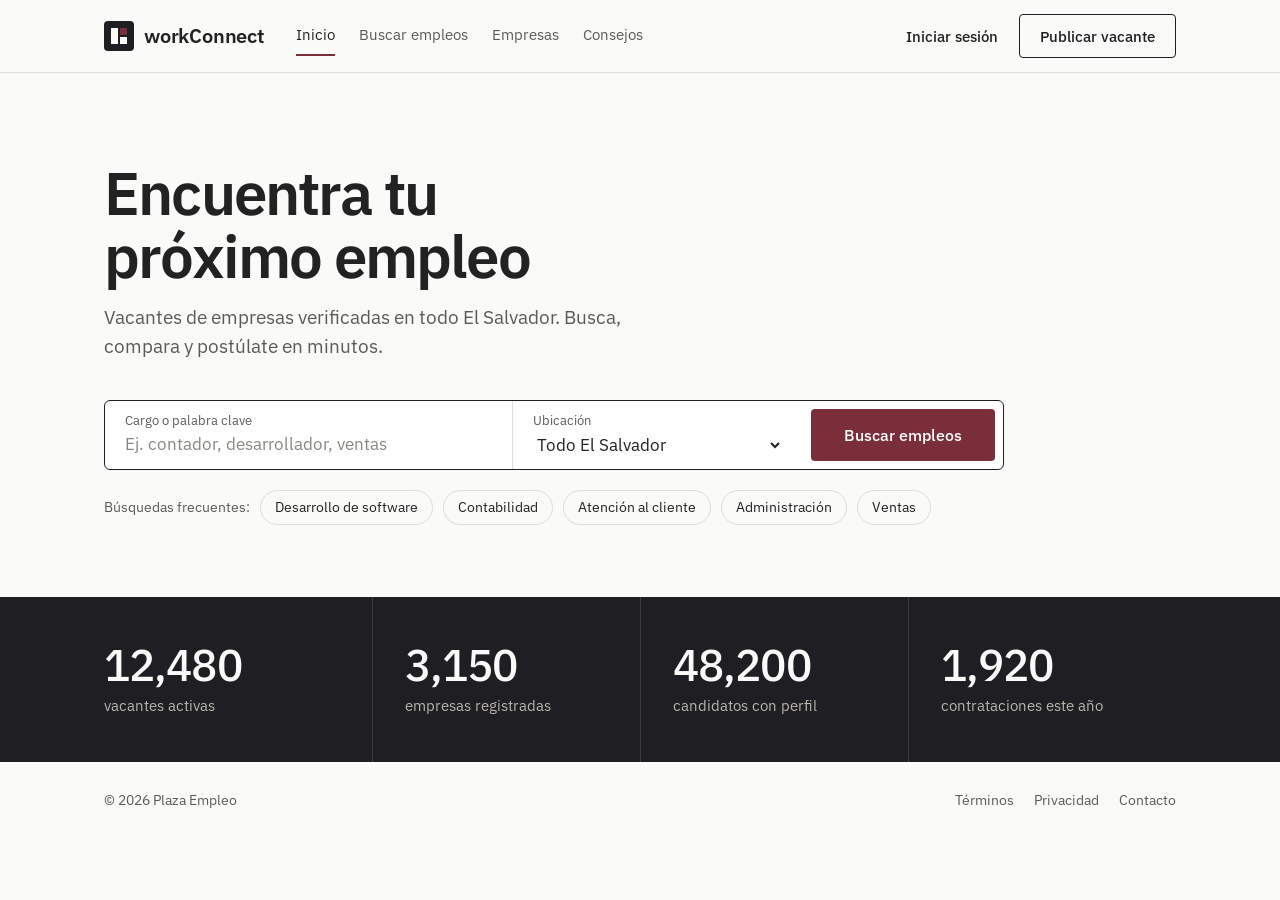
==== index.html @ 3faaebb6 "Rename P01-inicio.html to index.html" ====
<!doctype html>
<html lang="es">
<head>
<meta charset="utf-8">
<meta name="viewport" content="width=device-width, initial-scale=1">
<title>Plaza Empleo | Inicio</title>
<link rel="preconnect" href="https://fonts.googleapis.com">
<link rel="preconnect" href="https://fonts.gstatic.com" crossorigin>
<link href="https://fonts.googleapis.com/css2?family=IBM+Plex+Sans:wght@400;500;600&display=swap" rel="stylesheet">
<style>
:root{
  --carbon:#1F1F23;
  --vino:#7A2E3A;
  --vino-hover:#63232E;
  --fondo:#FAFAF8;
  --superficie:#F2F0EE;
  --borde:#E1DDD8;
  --texto:#222222;
  --texto-suave:#5C5A57;
  --sobre-carbon:#B9B5AE;
}
*{box-sizing:border-box}
html{scroll-behavior:smooth}
body{
  margin:0;
  font-family:"IBM Plex Sans",system-ui,-apple-system,"Segoe UI",sans-serif;
  background:var(--fondo);
  color:var(--texto);
  line-height:1.5;
}
a{color:inherit;text-decoration:none}
:focus-visible{outline:3px solid var(--vino);outline-offset:2px}
.wrap{max-width:1120px;margin:0 auto;padding:0 24px}

/* Encabezado */
header{border-bottom:1px solid var(--borde)}
.bar{display:flex;align-items:center;gap:32px;min-height:72px;flex-wrap:wrap}
.logo{display:flex;align-items:center;gap:10px;font-weight:600;font-size:20px;letter-spacing:-.01em}
nav{display:flex;gap:24px;flex:1}
nav a{padding:8px 0;color:var(--texto-suave);font-size:15px;border-bottom:2px solid transparent}
nav a:hover{color:var(--texto);border-bottom-color:var(--vino)}
nav a[aria-current="page"]{color:var(--texto);border-bottom-color:var(--vino)}
.acciones{display:flex;align-items:center;gap:12px}
.btn{
  display:inline-flex;align-items:center;justify-content:center;
  min-height:44px;padding:0 20px;border-radius:4px;
  font:500 15px/1 "IBM Plex Sans",sans-serif;cursor:pointer;border:1px solid transparent;
}
.btn-vino{background:var(--vino);color:#fff}
.btn-vino:hover{background:var(--vino-hover)}
.btn-borde{border-color:var(--carbon);color:var(--carbon);background:transparent}
.btn-borde:hover{background:var(--carbon);color:#fff}
.btn-link{color:var(--texto);padding:0 8px}
.btn-link:hover{color:var(--vino)}

/* Hero */
.hero{padding:88px 0 72px}
h1{
  margin:0 0 16px;max-width:15ch;
  font-size:clamp(36px,5.4vw,60px);line-height:1.05;font-weight:600;letter-spacing:-.03em;
}
.hero p.sub{margin:0 0 40px;max-width:52ch;font-size:19px;color:var(--texto-suave)}

.buscador{
  display:grid;grid-template-columns:1.4fr 1fr auto;
  background:#fff;border:1px solid var(--carbon);border-radius:6px;
  max-width:900px;
}
.campo{display:flex;flex-direction:column;justify-content:center;padding:10px 20px;min-width:0}
.campo + .campo{border-left:1px solid var(--borde)}
.campo label{font-size:13px;color:var(--texto-suave)}
.campo input,.campo select{
  border:0;background:transparent;padding:2px 0;
  font:400 17px/1.4 "IBM Plex Sans",sans-serif;color:var(--texto);width:100%;
}
.campo input::placeholder{color:#8A8782}
.campo input:focus-visible,.campo select:focus-visible{outline:none}
.campo:focus-within{box-shadow:inset 0 -3px 0 var(--vino)}
.buscador .btn{margin:8px;min-height:52px;padding:0 32px;font-size:16px}

.frecuentes{margin:20px 0 0;display:flex;flex-wrap:wrap;gap:8px 10px;align-items:center;font-size:14px;color:var(--texto-suave)}
.frecuentes a{padding:6px 14px;border:1px solid var(--borde);border-radius:999px;background:var(--fondo);color:var(--texto)}
.frecuentes a:hover{border-color:var(--vino);color:var(--vino)}

/* Métricas */
.metricas{background:var(--carbon);color:var(--fondo)}
.metricas ul{list-style:none;margin:0;padding:0;display:grid;grid-template-columns:repeat(4,1fr)}
.metricas li{padding:44px 24px 44px 0}
.metricas li + li{padding-left:32px;border-left:1px solid #3A3A40}
.metricas strong{display:block;font-size:clamp(30px,3.6vw,44px);font-weight:500;letter-spacing:-.02em;line-height:1.1;font-variant-numeric:tabular-nums}
.metricas span{display:block;margin-top:6px;font-size:15px;color:var(--sobre-carbon)}

footer{padding:28px 0;font-size:14px;color:var(--texto-suave)}
footer .wrap{display:flex;justify-content:space-between;gap:16px;flex-wrap:wrap}
footer nav{flex:none;gap:20px}
footer nav a{font-size:14px;padding:0}

@media (max-width:860px){
  .metricas ul{grid-template-columns:repeat(2,1fr)}
  .metricas li:nth-child(3){padding-left:0;border-left:0}
  .metricas li:nth-child(n+3){border-top:1px solid #3A3A40}
}
@media (max-width:720px){
  .bar{gap:12px 16px;padding:12px 0}
  .acciones{margin-left:auto}
  nav{order:3;flex-basis:100%;overflow-x:auto;gap:20px}
  .hero{padding:48px 0 48px}
  .buscador{grid-template-columns:1fr}
  .campo{padding:12px 16px}
  .campo + .campo{border-left:0;border-top:1px solid var(--borde)}
  .buscador .btn{margin:12px}
  .acciones .btn-borde{display:none}
}
@media (max-width:480px){
  .metricas ul{grid-template-columns:1fr}
  .metricas li,.metricas li + li{padding:28px 0;border-left:0}
  .metricas li + li{border-top:1px solid #3A3A40}
}
</style>
</head>
<body>

<header>
  <div class="wrap bar">
    <a class="logo" href="#" aria-label="Plaza Empleo, ir al inicio">
      <svg width="30" height="30" viewBox="0 0 30 30" aria-hidden="true">
        <rect width="30" height="30" rx="4" fill="#1F1F23"/>
        <rect x="7" y="7" width="7" height="16" fill="#FAFAF8"/>
        <rect x="16" y="7" width="7" height="7" fill="#7A2E3A"/>
        <rect x="16" y="16" width="7" height="7" fill="#FAFAF8"/>
      </svg>
      workConnect
    </a>
    <nav aria-label="Principal">
      <a href="#" aria-current="page">Inicio</a>
      <a href="#">Buscar empleos</a>
      <a href="#">Empresas</a>
      <a href="#">Consejos</a>
    </nav>
    <div class="acciones">
      <a class="btn btn-link" href="#">Iniciar sesión</a>
      <a class="btn btn-borde" href="#">Publicar vacante</a>
    </div>
  </div>
</header>

<main>
  <section class="hero">
    <div class="wrap">
      <h1>Encuentra tu próximo empleo</h1>
      <p class="sub">Vacantes de empresas verificadas en todo El Salvador. Busca, compara y postúlate en minutos.</p>

      <form class="buscador" role="search" action="#" onsubmit="return false">
        <div class="campo">
          <label for="q">Cargo o palabra clave</label>
          <input id="q" name="q" type="search" placeholder="Ej. contador, desarrollador, ventas" autocomplete="off">
        </div>
        <div class="campo">
          <label for="lugar">Ubicación</label>
          <select id="lugar" name="lugar">
            <option>Todo El Salvador</option>
            <option>San Salvador</option>
            <option>La Libertad</option>
            <option>Santa Ana</option>
            <option>San Miguel</option>
            <option>Sonsonate</option>
            <option>Remoto</option>
          </select>
        </div>
        <button class="btn btn-vino" type="submit">Buscar empleos</button>
      </form>

      <p class="frecuentes">
        <span>Búsquedas frecuentes:</span>
        <a href="#">Desarrollo de software</a>
        <a href="#">Contabilidad</a>
        <a href="#">Atención al cliente</a>
        <a href="#">Administración</a>
        <a href="#">Ventas</a>
      </p>
    </div>
  </section>

  <section class="metricas" aria-label="Cifras del portal">
    <div class="wrap">
      <ul>
        <li><strong>12,480</strong><span>vacantes activas</span></li>
        <li><strong>3,150</strong><span>empresas registradas</span></li>
        <li><strong>48,200</strong><span>candidatos con perfil</span></li>
        <li><strong>1,920</strong><span>contrataciones este año</span></li>
      </ul>
    </div>
  </section>
</main>

<footer>
  <div class="wrap">
    <span>© 2026 Plaza Empleo</span>
    <nav aria-label="Pie de página">
      <a href="#">Términos</a>
      <a href="#">Privacidad</a>
      <a href="#">Contacto</a>
    </nav>
  </div>
</footer>

</body>
</html>
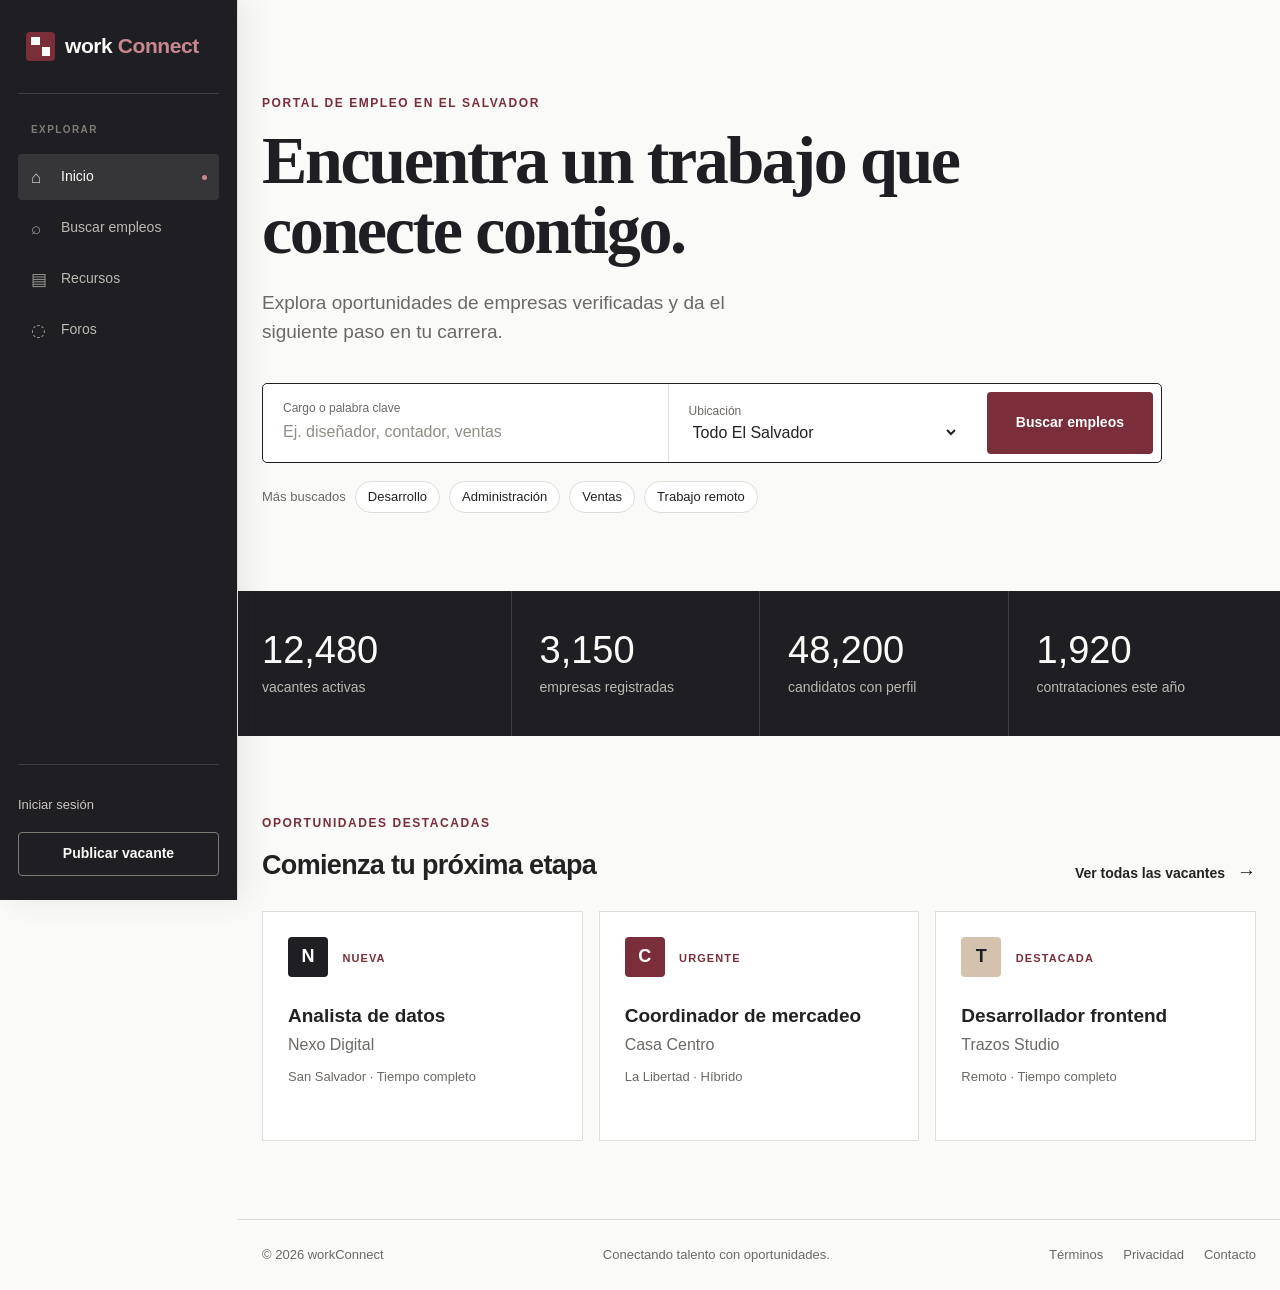
==== commit df2d4c2b: "persona1" ====
--- a/index.html
+++ b/index.html
@@ -1,208 +1,248 @@
 <!doctype html>
 <html lang="es">
-<head>
-<meta charset="utf-8">
-<meta name="viewport" content="width=device-width, initial-scale=1">
-<title>Plaza Empleo | Inicio</title>
-<link rel="preconnect" href="https://fonts.googleapis.com">
-<link rel="preconnect" href="https://fonts.gstatic.com" crossorigin>
-<link href="https://fonts.googleapis.com/css2?family=IBM+Plex+Sans:wght@400;500;600&display=swap" rel="stylesheet">
-<style>
-:root{
-  --carbon:#1F1F23;
-  --vino:#7A2E3A;
-  --vino-hover:#63232E;
-  --fondo:#FAFAF8;
-  --superficie:#F2F0EE;
-  --borde:#E1DDD8;
-  --texto:#222222;
-  --texto-suave:#5C5A57;
-  --sobre-carbon:#B9B5AE;
-}
-*{box-sizing:border-box}
-html{scroll-behavior:smooth}
-body{
-  margin:0;
-  font-family:"IBM Plex Sans",system-ui,-apple-system,"Segoe UI",sans-serif;
-  background:var(--fondo);
-  color:var(--texto);
-  line-height:1.5;
-}
-a{color:inherit;text-decoration:none}
-:focus-visible{outline:3px solid var(--vino);outline-offset:2px}
-.wrap{max-width:1120px;margin:0 auto;padding:0 24px}
-
-/* Encabezado */
-header{border-bottom:1px solid var(--borde)}
-.bar{display:flex;align-items:center;gap:32px;min-height:72px;flex-wrap:wrap}
-.logo{display:flex;align-items:center;gap:10px;font-weight:600;font-size:20px;letter-spacing:-.01em}
-nav{display:flex;gap:24px;flex:1}
-nav a{padding:8px 0;color:var(--texto-suave);font-size:15px;border-bottom:2px solid transparent}
-nav a:hover{color:var(--texto);border-bottom-color:var(--vino)}
-nav a[aria-current="page"]{color:var(--texto);border-bottom-color:var(--vino)}
-.acciones{display:flex;align-items:center;gap:12px}
-.btn{
-  display:inline-flex;align-items:center;justify-content:center;
-  min-height:44px;padding:0 20px;border-radius:4px;
-  font:500 15px/1 "IBM Plex Sans",sans-serif;cursor:pointer;border:1px solid transparent;
-}
-.btn-vino{background:var(--vino);color:#fff}
-.btn-vino:hover{background:var(--vino-hover)}
-.btn-borde{border-color:var(--carbon);color:var(--carbon);background:transparent}
-.btn-borde:hover{background:var(--carbon);color:#fff}
-.btn-link{color:var(--texto);padding:0 8px}
-.btn-link:hover{color:var(--vino)}
-
-/* Hero */
-.hero{padding:88px 0 72px}
-h1{
-  margin:0 0 16px;max-width:15ch;
-  font-size:clamp(36px,5.4vw,60px);line-height:1.05;font-weight:600;letter-spacing:-.03em;
-}
-.hero p.sub{margin:0 0 40px;max-width:52ch;font-size:19px;color:var(--texto-suave)}
-
-.buscador{
-  display:grid;grid-template-columns:1.4fr 1fr auto;
-  background:#fff;border:1px solid var(--carbon);border-radius:6px;
-  max-width:900px;
-}
-.campo{display:flex;flex-direction:column;justify-content:center;padding:10px 20px;min-width:0}
-.campo + .campo{border-left:1px solid var(--borde)}
-.campo label{font-size:13px;color:var(--texto-suave)}
-.campo input,.campo select{
-  border:0;background:transparent;padding:2px 0;
-  font:400 17px/1.4 "IBM Plex Sans",sans-serif;color:var(--texto);width:100%;
-}
-.campo input::placeholder{color:#8A8782}
-.campo input:focus-visible,.campo select:focus-visible{outline:none}
-.campo:focus-within{box-shadow:inset 0 -3px 0 var(--vino)}
-.buscador .btn{margin:8px;min-height:52px;padding:0 32px;font-size:16px}
-
-.frecuentes{margin:20px 0 0;display:flex;flex-wrap:wrap;gap:8px 10px;align-items:center;font-size:14px;color:var(--texto-suave)}
-.frecuentes a{padding:6px 14px;border:1px solid var(--borde);border-radius:999px;background:var(--fondo);color:var(--texto)}
-.frecuentes a:hover{border-color:var(--vino);color:var(--vino)}
-
-/* Métricas */
-.metricas{background:var(--carbon);color:var(--fondo)}
-.metricas ul{list-style:none;margin:0;padding:0;display:grid;grid-template-columns:repeat(4,1fr)}
-.metricas li{padding:44px 24px 44px 0}
-.metricas li + li{padding-left:32px;border-left:1px solid #3A3A40}
-.metricas strong{display:block;font-size:clamp(30px,3.6vw,44px);font-weight:500;letter-spacing:-.02em;line-height:1.1;font-variant-numeric:tabular-nums}
-.metricas span{display:block;margin-top:6px;font-size:15px;color:var(--sobre-carbon)}
-
-footer{padding:28px 0;font-size:14px;color:var(--texto-suave)}
-footer .wrap{display:flex;justify-content:space-between;gap:16px;flex-wrap:wrap}
-footer nav{flex:none;gap:20px}
-footer nav a{font-size:14px;padding:0}
-
-@media (max-width:860px){
-  .metricas ul{grid-template-columns:repeat(2,1fr)}
-  .metricas li:nth-child(3){padding-left:0;border-left:0}
-  .metricas li:nth-child(n+3){border-top:1px solid #3A3A40}
-}
-@media (max-width:720px){
-  .bar{gap:12px 16px;padding:12px 0}
-  .acciones{margin-left:auto}
-  nav{order:3;flex-basis:100%;overflow-x:auto;gap:20px}
-  .hero{padding:48px 0 48px}
-  .buscador{grid-template-columns:1fr}
-  .campo{padding:12px 16px}
-  .campo + .campo{border-left:0;border-top:1px solid var(--borde)}
-  .buscador .btn{margin:12px}
-  .acciones .btn-borde{display:none}
-}
-@media (max-width:480px){
-  .metricas ul{grid-template-columns:1fr}
-  .metricas li,.metricas li + li{padding:28px 0;border-left:0}
-  .metricas li + li{border-top:1px solid #3A3A40}
-}
-</style>
-</head>
-<body>
-
-<header>
-  <div class="wrap bar">
-    <a class="logo" href="#" aria-label="Plaza Empleo, ir al inicio">
-      <svg width="30" height="30" viewBox="0 0 30 30" aria-hidden="true">
-        <rect width="30" height="30" rx="4" fill="#1F1F23"/>
-        <rect x="7" y="7" width="7" height="16" fill="#FAFAF8"/>
-        <rect x="16" y="7" width="7" height="7" fill="#7A2E3A"/>
-        <rect x="16" y="16" width="7" height="7" fill="#FAFAF8"/>
-      </svg>
-      workConnect
-    </a>
-    <nav aria-label="Principal">
-      <a href="#" aria-current="page">Inicio</a>
-      <a href="#">Buscar empleos</a>
-      <a href="#">Empresas</a>
-      <a href="#">Consejos</a>
-    </nav>
-    <div class="acciones">
-      <a class="btn btn-link" href="#">Iniciar sesión</a>
-      <a class="btn btn-borde" href="#">Publicar vacante</a>
-    </div>
-  </div>
-</header>
-
-<main>
-  <section class="hero">
-    <div class="wrap">
-      <h1>Encuentra tu próximo empleo</h1>
-      <p class="sub">Vacantes de empresas verificadas en todo El Salvador. Busca, compara y postúlate en minutos.</p>
-
-      <form class="buscador" role="search" action="#" onsubmit="return false">
-        <div class="campo">
-          <label for="q">Cargo o palabra clave</label>
-          <input id="q" name="q" type="search" placeholder="Ej. contador, desarrollador, ventas" autocomplete="off">
-        </div>
-        <div class="campo">
-          <label for="lugar">Ubicación</label>
-          <select id="lugar" name="lugar">
-            <option>Todo El Salvador</option>
-            <option>San Salvador</option>
-            <option>La Libertad</option>
-            <option>Santa Ana</option>
-            <option>San Miguel</option>
-            <option>Sonsonate</option>
-            <option>Remoto</option>
-          </select>
-        </div>
-        <button class="btn btn-vino" type="submit">Buscar empleos</button>
-      </form>
-
-      <p class="frecuentes">
-        <span>Búsquedas frecuentes:</span>
-        <a href="#">Desarrollo de software</a>
-        <a href="#">Contabilidad</a>
-        <a href="#">Atención al cliente</a>
-        <a href="#">Administración</a>
-        <a href="#">Ventas</a>
-      </p>
-    </div>
-  </section>
-
-  <section class="metricas" aria-label="Cifras del portal">
-    <div class="wrap">
-      <ul>
-        <li><strong>12,480</strong><span>vacantes activas</span></li>
-        <li><strong>3,150</strong><span>empresas registradas</span></li>
-        <li><strong>48,200</strong><span>candidatos con perfil</span></li>
-        <li><strong>1,920</strong><span>contrataciones este año</span></li>
-      </ul>
-    </div>
-  </section>
-</main>
-
-<footer>
-  <div class="wrap">
-    <span>© 2026 Plaza Empleo</span>
-    <nav aria-label="Pie de página">
-      <a href="#">Términos</a>
-      <a href="#">Privacidad</a>
-      <a href="#">Contacto</a>
-    </nav>
-  </div>
-</footer>
-
-</body>
+  <head>
+    <meta charset="utf-8">
+    <meta name="viewport" content="width=device-width, initial-scale=1">
+    <title>
+      P01. Inicio | workConnect
+    </title>
+    <link rel="stylesheet" href="styles.css">
+  </head>
+  <body>
+    <header class="site-header">
+      <div class="wrap header-inner">
+        <a class="logo" href="index.html" aria-label="workConnect, ir al inicio">
+          <span class="logo-mark" aria-hidden="true">
+            <i>
+            </i>
+            <i>
+            </i>
+            <i>
+            </i>
+          </span>
+          <span>
+            work
+            <span>
+              Connect
+            </span>
+          </span>
+        </a>
+        <nav class="main-nav" aria-label="Navegación principal">
+          <a class="active" href="index.html">
+            Inicio
+          </a>
+          <a href="resultados.html">
+            Buscar empleos
+          </a>
+          <a href="recursos.html">
+            Recursos
+          </a>
+          <a href="foros.html">
+            Foros
+          </a>
+        </nav>
+        <div class="header-actions">
+          <a class="text-button" href="#">
+            Iniciar sesión
+          </a>
+          <a class="button button-outline" href="#">
+            Publicar vacante
+          </a>
+        </div>
+      </div>
+    </header>
+    <main>
+      <section class="hero home-hero">
+        <div class="wrap hero-content">
+          <p class="eyebrow">
+            PORTAL DE EMPLEO EN EL SALVADOR
+          </p>
+          <h1>
+            Encuentra un trabajo que conecte contigo.
+          </h1>
+          <p class="lead">
+            Explora oportunidades de empresas verificadas y da el siguiente paso en tu carrera.
+          </p>
+          <form class="search-box" action="resultados.html">
+            <label class="search-field">
+              <span>
+                Cargo o palabra clave
+              </span>
+              <input type="search" name="q" placeholder="Ej. diseñador, contador, ventas">
+            </label>
+            <label class="search-field">
+              <span>
+                Ubicación
+              </span>
+              <select name="location">
+                <option>
+                  Todo El Salvador
+                </option>
+                <option>
+                  San Salvador
+                </option>
+                <option>
+                  La Libertad
+                </option>
+                <option>
+                  Santa Ana
+                </option>
+                <option>
+                  Remoto
+                </option>
+              </select>
+            </label>
+            <button class="button button-primary" type="submit">
+              Buscar empleos
+            </button>
+          </form>
+          <div class="popular-searches">
+            <span>
+              Más buscados
+            </span>
+            <a href="resultados.html?q=Desarrollo">
+              Desarrollo
+            </a>
+            <a href="resultados.html?q=Administración">
+              Administración
+            </a>
+            <a href="resultados.html?q=Ventas">
+              Ventas
+            </a>
+            <a href="resultados.html?q=Remoto">
+              Trabajo remoto
+            </a>
+          </div>
+        </div>
+      </section>
+      <section class="metrics" aria-label="Métricas del portal">
+        <div class="wrap metrics-grid">
+          <div>
+            <strong>
+              12,480
+            </strong>
+            <span>
+              vacantes activas
+            </span>
+          </div>
+          <div>
+            <strong>
+              3,150
+            </strong>
+            <span>
+              empresas registradas
+            </span>
+          </div>
+          <div>
+            <strong>
+              48,200
+            </strong>
+            <span>
+              candidatos con perfil
+            </span>
+          </div>
+          <div>
+            <strong>
+              1,920
+            </strong>
+            <span>
+              contrataciones este año
+            </span>
+          </div>
+        </div>
+      </section>
+      <section class="section wrap">
+        <div class="section-heading">
+          <div>
+            <p class="eyebrow">
+              OPORTUNIDADES DESTACADAS
+            </p>
+            <h2>
+              Comienza tu próxima etapa
+            </h2>
+          </div>
+          <a class="arrow-link" href="resultados.html">
+            Ver todas las vacantes
+            <span>
+              →
+            </span>
+          </a>
+        </div>
+        <div class="job-grid">
+          <a class="job-card" href="empleo.html">
+            <span class="company-badge">
+              N
+            </span>
+            <span class="tag">
+              NUEVA
+            </span>
+            <h3>
+              Analista de datos
+            </h3>
+            <p class="company">
+              Nexo Digital
+            </p>
+            <p class="job-meta">
+              San Salvador · Tiempo completo
+            </p>
+          </a>
+          <a class="job-card" href="empleo.html">
+            <span class="company-badge wine">
+              C
+            </span>
+            <span class="tag">
+              URGENTE
+            </span>
+            <h3>
+              Coordinador de mercadeo
+            </h3>
+            <p class="company">
+              Casa Centro
+            </p>
+            <p class="job-meta">
+              La Libertad · Híbrido
+            </p>
+          </a>
+          <a class="job-card" href="empleo.html">
+            <span class="company-badge sand">
+              T
+            </span>
+            <span class="tag">
+              DESTACADA
+            </span>
+            <h3>
+              Desarrollador frontend
+            </h3>
+            <p class="company">
+              Trazos Studio
+            </p>
+            <p class="job-meta">
+              Remoto · Tiempo completo
+            </p>
+          </a>
+        </div>
+      </section>
+    </main>
+    <footer class="site-footer">
+      <div class="wrap footer-inner">
+        <span>
+          © 2026 workConnect
+        </span>
+        <span>
+          Conectando talento con oportunidades.
+        </span>
+        <nav>
+          <a href="#">
+            Términos
+          </a>
+          <a href="#">
+            Privacidad
+          </a>
+          <a href="#">
+            Contacto
+          </a>
+        </nav>
+      </div>
+    </footer>
+  </body>
 </html>
--- a/styles.css
+++ b/styles.css
@@ -0,0 +1,1222 @@
+:root {
+  --carbon:#1F1F23;
+  --vino:#7A2E3A;
+  --vino-dark:#63232E;
+  --fondo:#FAFAF8;
+  --superficie:#F2F0EE;
+  --borde:#E1DDD8;
+  --texto:#222222;
+  --muted:#6C6965;
+  --white:#fff;
+  --sand:#D4C2AE;
+  --serif:Georgia,"Times New Roman",serif
+}
+* {
+  box-sizing:border-box
+}
+html {
+  scroll-behavior:smooth
+}
+body {
+  margin:0;
+  background:var(--fondo);
+  color:var(--texto);
+  font:400 16px/1.55 "IBM Plex Sans","Segoe UI",sans-serif
+}
+a {
+  color:inherit;
+  text-decoration:none
+}
+button,input,select {
+  font:inherit
+}
+button,a,input,select {
+  outline-color:var(--vino)
+}
+.wrap {
+  width:min(1120px,calc(100% - 48px));
+  margin:0 auto
+}
+.site-header {
+  position:sticky;
+  top:0;
+  z-index:20;
+  border-bottom:1px solid var(--borde);
+  background:rgba(250,250,248,.98);
+  box-shadow:0 2px 12px rgba(31,31,35,.04)
+}
+.header-inner {
+  min-height:76px;
+  display:flex;
+  align-items:center;
+  gap:18px
+}
+.logo {
+  display:flex;
+  align-items:center;
+  gap:10px;
+  font-size:20px;
+  font-weight:600;
+  letter-spacing:-.02em;
+  white-space:nowrap
+}
+.logo>span:last-child span {
+  color:var(--vino)
+}
+.logo-mark {
+  width:29px;
+  height:29px;
+  display:grid;
+  grid-template-columns:1fr 1fr;
+  grid-template-rows:1fr 1fr;
+  gap:2px;
+  padding:5px;
+  background:var(--carbon);
+  border-radius:4px
+}
+.logo-mark i {
+  display:block;
+  background:var(--fondo)
+}
+.logo-mark i:nth-child(2) {
+  background:var(--vino)
+}
+.logo-mark i:nth-child(3) {
+  grid-column:2
+}
+.main-nav {
+  display:flex;
+  align-items:center;
+  gap:14px;
+  flex:1
+}
+.main-nav a {
+  padding:27px 0 24px;
+  color:var(--muted);
+  font-size:13px;
+  border-bottom:2px solid transparent
+}
+.main-nav a:hover,.main-nav a.active {
+  color:var(--texto);
+  border-color:var(--vino)
+}
+.nav-menu {
+  position:relative;
+  height:76px;
+  display:flex;
+  align-items:center
+}
+.nav-menu summary {
+  padding:27px 0 24px;
+  color:var(--muted);
+  font-size:13px;
+  cursor:pointer;
+  list-style:none;
+  white-space:nowrap
+}
+.nav-menu summary::-webkit-details-marker {
+  display:none
+}
+.nav-menu summary::after {
+  content:"⌄";
+  display:inline-block;
+  margin-left:5px;
+  color:var(--vino);
+  font-size:14px;
+  transform:translateY(-1px)
+}
+.nav-menu[open] summary,.nav-menu summary:hover {
+  color:var(--texto)
+}
+.nav-dropdown {
+  position:absolute;
+  z-index:10;
+  top:62px;
+  right:0;
+  display:none;
+  min-width:220px;
+  padding:8px;
+  background:var(--white);
+  border:1px solid var(--borde);
+  border-radius:4px;
+  box-shadow:0 12px 28px rgba(31,31,35,.12)
+}
+.nav-menu[open] .nav-dropdown {
+  display:grid
+}
+.nav-dropdown a {
+  padding:10px 12px;
+  border:0;
+  color:var(--muted);
+  font-size:14px;
+  white-space:nowrap
+}
+.nav-dropdown a:hover {
+  background:var(--superficie);
+  color:var(--vino);
+  border:0
+}
+.header-actions {
+  display:flex;
+  align-items:center;
+  gap:8px
+}
+.text-button {
+  font-size:13px
+}
+.text-button:hover,.arrow-link:hover {
+  color:var(--vino)
+}
+.button {
+  display:inline-flex;
+  align-items:center;
+  justify-content:center;
+  border:1px solid transparent;
+  border-radius:4px;
+  min-height:44px;
+  padding:0 20px;
+  cursor:pointer;
+  font-weight:600;
+  font-size:14px
+}
+.button-primary {
+  background:var(--vino);
+  color:#fff
+}
+.button-primary:hover {
+  background:var(--vino-dark)
+}
+.button-outline {
+  border-color:var(--carbon)
+}
+.button-outline:hover {
+  background:var(--carbon);
+  color:#fff
+}
+.button.full {
+  width:100%
+}
+.hero {
+  background:var(--fondo)
+}
+.home-hero {
+  padding:94px 0 78px
+}
+.hero-content {
+  max-width:1120px
+}
+.eyebrow {
+  margin:0 0 12px;
+  color:var(--vino);
+  font-size:12px;
+  font-weight:700;
+  letter-spacing:.13em
+}
+.hero h1,.page-intro h1 {
+  max-width:700px;
+  margin:0;
+  color:var(--carbon);
+  font:600 clamp(42px,6vw,68px)/1.04 var(--serif);
+  letter-spacing:-.035em
+}
+.lead {
+  max-width:540px;
+  margin:22px 0 36px;
+  color:var(--muted);
+  font-size:19px
+}
+.search-box {
+  display:grid;
+  grid-template-columns:1.3fr 1fr auto;
+  max-width:900px;
+  background:var(--white);
+  border:1px solid var(--carbon);
+  border-radius:5px
+}
+.search-field {
+  display:flex;
+  flex-direction:column;
+  justify-content:center;
+  min-height:78px;
+  padding:11px 20px
+}
+.search-field+.search-field {
+  border-left:1px solid var(--borde)
+}
+.search-field span {
+  font-size:12px;
+  color:var(--muted)
+}
+.search-field input,.search-field select {
+  width:100%;
+  padding:2px 0;
+  border:0;
+  background:transparent;
+  color:var(--texto);
+  font-size:16px
+}
+.search-field input::placeholder {
+  color:#918D87
+}
+.search-box>.button {
+  margin:8px;
+  min-height:60px;
+  padding:0 28px
+}
+.popular-searches {
+  display:flex;
+  gap:9px;
+  align-items:center;
+  flex-wrap:wrap;
+  margin-top:18px;
+  color:var(--muted);
+  font-size:13px
+}
+.popular-searches a {
+  padding:5px 12px;
+  border:1px solid var(--borde);
+  border-radius:20px;
+  color:var(--texto);
+  background:var(--white)
+}
+.popular-searches a:hover {
+  border-color:var(--vino);
+  color:var(--vino)
+}
+.metrics {
+  background:var(--carbon);
+  color:var(--fondo)
+}
+.metrics-grid {
+  display:grid;
+  grid-template-columns:repeat(4,1fr)
+}
+.metrics-grid div {
+  padding:38px 25px 38px 0
+}
+.metrics-grid div+div {
+  border-left:1px solid #3e3e43;
+  padding-left:28px
+}
+.metrics strong {
+  display:block;
+  font-size:38px;
+  font-weight:500;
+  line-height:1.15
+}
+.metrics span {
+  display:block;
+  margin-top:4px;
+  color:#bcb8b2;
+  font-size:14px
+}
+.section {
+  padding-top:78px;
+  padding-bottom:78px
+}
+.section-heading {
+  display:flex;
+  justify-content:space-between;
+  align-items:end;
+  gap:20px;
+  margin-bottom:24px
+}
+.section-heading h2,.detail-block h2,.filter-panel h2,.category-panel h2 {
+  margin:0;
+  font-size:27px;
+  letter-spacing:-.025em
+}
+.arrow-link {
+  font-weight:600;
+  font-size:14px
+}
+.arrow-link span {
+  margin-left:8px;
+  font-size:19px
+}
+.job-grid {
+  display:grid;
+  grid-template-columns:repeat(3,1fr);
+  gap:16px
+}
+.job-card {
+  display:block;
+  min-height:230px;
+  padding:25px;
+  background:var(--white);
+  border:1px solid var(--borde);
+  transition:transform .2s,border-color .2s
+}
+.job-card:hover {
+  transform:translateY(-3px);
+  border-color:var(--vino)
+}
+.company-badge {
+  display:inline-flex;
+  width:40px;
+  height:40px;
+  align-items:center;
+  justify-content:center;
+  background:var(--carbon);
+  color:#fff;
+  font-weight:700;
+  font-size:18px;
+  border-radius:4px
+}
+.company-badge.wine,.avatar.wine {
+  background:var(--vino)
+}
+.company-badge.sand,.avatar.sand {
+  background:var(--sand);
+  color:var(--carbon)
+}
+.company-badge.large {
+  width:62px;
+  height:62px;
+  font-size:27px
+}
+.tag {
+  display:inline-block;
+  margin-left:10px;
+  color:var(--vino);
+  font-size:11px;
+  font-weight:700;
+  letter-spacing:.1em
+}
+.job-card h3 {
+  margin:24px 0 3px;
+  font-size:19px
+}
+.company {
+  margin:0;
+  color:var(--muted)
+}
+.job-meta,.muted {
+  color:var(--muted);
+  font-size:13px
+}
+.job-meta {
+  margin:9px 0 0
+}
+.site-footer {
+  border-top:1px solid var(--borde);
+  padding:25px 0;
+  color:var(--muted);
+  font-size:13px
+}
+.footer-inner {
+  display:flex;
+  justify-content:space-between;
+  gap:18px;
+  flex-wrap:wrap
+}
+.site-footer nav {
+  display:flex;
+  gap:20px
+}
+.site-footer a:hover {
+  color:var(--vino)
+}
+.page-intro {
+  padding:65px 0 42px;
+  background:var(--superficie);
+  border-bottom:1px solid var(--borde)
+}
+.page-intro h1 {
+  font-size:50px
+}
+.page-intro>div>p:not(.eyebrow) {
+  margin:12px 0 30px;
+  color:var(--muted);
+  font-size:18px
+}
+.search-box.compact {
+  max-width:960px
+}
+.search-box.compact .search-field {
+  min-height:66px
+}
+.search-box.compact>.button {
+  min-height:50px
+}
+.results-layout {
+  display:grid;
+  grid-template-columns:245px 1fr;
+  gap:54px;
+  padding-top:44px;
+  padding-bottom:78px
+}
+.filter-panel {
+  border-right:1px solid var(--borde);
+  padding-right:28px
+}
+.filter-title {
+  display:flex;
+  justify-content:space-between;
+  align-items:center;
+  margin-bottom:25px
+}
+.filter-title h2 {
+  font-size:18px
+}
+.filter-title a {
+  font-size:12px;
+  color:var(--vino)
+}
+.filter-panel>label,.filter-panel fieldset {
+  display:block;
+  margin:0 0 27px;
+  padding:0;
+  border:0
+}
+.filter-panel label:not(.check) {
+  font-size:13px;
+  font-weight:600
+}
+.filter-panel select {
+  display:block;
+  width:100%;
+  margin-top:8px;
+  padding:10px;
+  border:1px solid var(--borde);
+  background:var(--white);
+  color:var(--texto)
+}
+legend {
+  margin-bottom:11px;
+  font-size:13px;
+  font-weight:600
+}
+.check {
+  display:flex;
+  gap:8px;
+  align-items:center;
+  margin:11px 0;
+  color:var(--muted);
+  font-size:13px;
+  font-weight:400!important
+}
+.check input {
+  accent-color:var(--vino)
+}
+.check span {
+  margin-left:auto
+}
+.results-toolbar {
+  display:flex;
+  justify-content:space-between;
+  align-items:center;
+  margin-bottom:14px;
+  font-size:14px
+}
+.results-toolbar select {
+  border:0;
+  background:transparent;
+  color:var(--muted);
+  padding:5px
+}
+.result-card {
+  display:flex;
+  gap:18px;
+  padding:24px 0;
+  border-top:1px solid var(--borde)
+}
+.result-content {
+  flex:1
+}
+.result-top {
+  display:flex;
+  justify-content:space-between;
+  align-items:center
+}
+.result-top .tag {
+  margin:0
+}
+.result-card h2 {
+  margin:8px 0 0;
+  font-size:21px
+}
+.result-card h2 a:hover {
+  color:var(--vino)
+}
+.result-description {
+  margin:16px 0 12px;
+  color:var(--muted);
+  font-size:14px
+}
+.result-bottom {
+  display:flex;
+  justify-content:space-between;
+  color:var(--muted);
+  font-size:13px
+}
+.result-bottom strong {
+  color:var(--texto)
+}
+.job-detail-head {
+  padding:50px 0 43px;
+  background:var(--superficie);
+  border-bottom:1px solid var(--borde)
+}
+.back-link {
+  display:inline-block;
+  margin-bottom:35px;
+  color:var(--muted);
+  font-size:14px
+}
+.back-link:hover {
+  color:var(--vino)
+}
+.detail-title {
+  display:flex;
+  align-items:center;
+  gap:18px
+}
+.detail-title h1 {
+  margin:2px 0 5px;
+  font:600 47px/1.08 var(--serif);
+  letter-spacing:-.035em
+}
+.detail-title .eyebrow {
+  margin-bottom:3px
+}
+.save-button {
+  margin-left:auto;
+  border:1px solid var(--carbon);
+  padding:11px 17px;
+  background:transparent;
+  border-radius:4px;
+  cursor:pointer;
+  font-weight:600
+}
+.save-button:hover {
+  background:var(--carbon);
+  color:#fff
+}
+.detail-layout {
+  display:grid;
+  grid-template-columns:minmax(0,1fr) 315px;
+  gap:76px;
+  padding-top:52px;
+  padding-bottom:80px
+}
+.detail-content {
+  max-width:690px
+}
+.detail-block {
+  padding-bottom:32px;
+  margin-bottom:31px;
+  border-bottom:1px solid var(--borde)
+}
+.detail-block p,.detail-block li {
+  color:var(--muted);
+  font-size:15px
+}
+.detail-block ul {
+  padding-left:20px
+}
+.detail-block li {
+  margin:9px 0
+}
+.benefit-grid {
+  display:grid;
+  grid-template-columns:1fr 1fr;
+  gap:12px;
+  color:var(--muted);
+  font-size:14px
+}
+.apply-card {
+  align-self:start;
+  padding:27px;
+  background:var(--white);
+  border:1px solid var(--borde)
+}
+.apply-card h2 {
+  margin:0 0 10px;
+  font-size:23px
+}
+.apply-card>p:not(.eyebrow) {
+  color:var(--muted);
+  font-size:14px
+}
+.apply-card hr {
+  border:0;
+  border-top:1px solid var(--borde);
+  margin:25px 0
+}
+.report-link {
+  display:block;
+  margin-top:22px;
+  color:var(--vino);
+  font-size:13px
+}
+.resources-intro {
+  padding-bottom:0
+}
+.resource-tabs {
+  display:flex;
+  gap:27px;
+  margin-top:37px;
+  overflow:auto
+}
+.resource-tabs a {
+  padding:12px 0;
+  color:var(--muted);
+  white-space:nowrap;
+  border-bottom:2px solid transparent
+}
+.resource-tabs a.selected,.resource-tabs a:hover {
+  color:var(--texto);
+  border-color:var(--vino)
+}
+.featured-resource {
+  display:grid;
+  grid-template-columns:260px 1fr;
+  gap:35px;
+  align-items:center;
+  padding:22px 0 65px;
+  border-bottom:1px solid var(--borde);
+  margin-bottom:60px
+}
+.featured-resource h2 {
+  margin:8px 0;
+  font:600 30px/1.15 var(--serif)
+}
+.featured-resource p {
+  max-width:590px;
+  color:var(--muted)
+}
+.resource-art {
+  display:flex;
+  align-items:center;
+  justify-content:center;
+  min-height:165px;
+  font-size:37px;
+  font-weight:600;
+  text-align:center
+}
+.resource-art strong {
+  font-size:58px
+}
+.art-wine {
+  background:var(--vino);
+  color:#fff
+}
+.art-sand {
+  background:#d8c7b5;
+  color:var(--carbon)
+}
+.art-carbon {
+  background:var(--carbon);
+  color:#fff
+}
+.art-cream {
+  background:#ebe2d6;
+  color:var(--vino)
+}
+.resource-grid {
+  display:grid;
+  grid-template-columns:repeat(3,1fr);
+  gap:17px
+}
+.resource-card {
+  border:1px solid var(--borde);
+  background:#fff;
+  padding-bottom:22px
+}
+.resource-card .resource-art {
+  margin-bottom:22px
+}
+.resource-card .tag,.resource-card h3,.resource-card p,.resource-card>a {
+  margin-left:21px;
+  margin-right:21px
+}
+.resource-card h3 {
+  font-size:19px;
+  line-height:1.25;
+  margin-top:11px;
+  margin-bottom:9px
+}
+.resource-card p {
+  color:var(--muted);
+  font-size:13px
+}
+.resource-card>a {
+  display:block;
+  margin-top:17px;
+  color:var(--vino);
+  font-weight:600;
+  font-size:13px
+}
+.forum-intro {
+  padding-bottom:48px
+}
+.forum-actions {
+  display:flex;
+  gap:12px;
+  max-width:720px
+}
+.forum-search {
+  display:flex;
+  align-items:center;
+  gap:11px;
+  flex:1;
+  padding:0 15px;
+  background:#fff;
+  border:1px solid var(--borde);
+  border-radius:4px
+}
+.forum-search span {
+  font-size:24px;
+  color:var(--muted)
+}
+.forum-search input {
+  width:100%;
+  border:0;
+  outline:0
+}
+.forum-layout {
+  display:grid;
+  grid-template-columns:235px 1fr;
+  gap:60px;
+  padding-top:48px;
+  padding-bottom:80px
+}
+.category-panel h2 {
+  font-size:18px;
+  margin-bottom:15px
+}
+.category {
+  display:flex;
+  justify-content:space-between;
+  padding:11px 13px;
+  margin:3px 0;
+  color:var(--muted);
+  font-size:14px
+}
+.category strong {
+  font-weight:400;
+  font-size:12px
+}
+.category.active,.category:hover {
+  background:var(--superficie);
+  color:var(--texto);
+  border-left:3px solid var(--vino)
+}
+.category.active {
+  font-weight:600
+}
+.discussion {
+  display:grid;
+  grid-template-columns:42px 1fr 78px;
+  gap:16px;
+  padding:23px 0;
+  border-top:1px solid var(--borde)
+}
+.avatar {
+  display:flex;
+  align-items:center;
+  justify-content:center;
+  width:40px;
+  height:40px;
+  border-radius:50%;
+  background:var(--carbon);
+  color:#fff;
+  font-size:12px;
+  font-weight:700
+}
+.discussion .tag {
+  margin:0
+}
+.discussion h2 {
+  margin:7px 0 3px;
+  font-size:18px
+}
+.discussion h2 a:hover {
+  color:var(--vino)
+}
+.discussion p {
+  margin:0 0 7px;
+  color:var(--muted);
+  font-size:13px
+}
+.discussion-count {
+  text-align:right;
+  font-size:16px;
+  font-weight:500
+}
+.discussion-count small {
+  color:var(--muted);
+  font-size:11px;
+  font-weight:400
+}
+@media(max-width:800px) {
+  .header-inner {
+    gap:18px;
+    flex-wrap:wrap;
+    padding:12px 0
+  }
+  .main-nav {
+    order:3;
+    flex-basis:100%;
+    overflow:auto
+  }
+  .main-nav a {
+    padding:5px 0 10px;
+    white-space:nowrap
+  }
+  .nav-menu {
+    height:auto;
+    flex:none
+  }
+  .nav-menu summary {
+    padding:5px 0 10px
+  }
+  .nav-dropdown {
+    position:fixed;
+    top:auto;
+    right:24px;
+    left:24px;
+    margin-top:8px
+  }
+  .header-actions {
+    margin-left:auto
+  }
+  .header-actions .button-outline {
+    display:none
+  }
+  .home-hero {
+    padding:62px 0
+  }
+  .search-box {
+    grid-template-columns:1fr
+  }
+  .search-field+.search-field {
+    border-left:0;
+    border-top:1px solid var(--borde)
+  }
+  .search-box>.button {
+    margin:8px
+  }
+  .metrics-grid {
+    grid-template-columns:repeat(2,1fr)
+  }
+  .metrics-grid div:nth-child(3) {
+    border-left:0;
+    padding-left:0;
+    border-top:1px solid #3e3e43
+  }
+  .metrics-grid div:nth-child(4) {
+    border-top:1px solid #3e3e43
+  }
+  .results-layout,.detail-layout,.forum-layout {
+    grid-template-columns:1fr;
+    gap:30px
+  }
+  .filter-panel {
+    border-right:0;
+    border-bottom:1px solid var(--borde);
+    padding:0 0 5px
+  }
+  .filter-panel fieldset,.filter-panel>label {
+    display:inline-block;
+    width:47%;
+    vertical-align:top;
+    margin-right:2%
+  }
+  .detail-title {
+    align-items:flex-start;
+    flex-wrap:wrap
+  }
+  .save-button {
+    margin-left:80px
+  }
+  .resource-grid {
+    grid-template-columns:1fr 1fr
+  }
+  .category-panel {
+    border-bottom:1px solid var(--borde);
+    padding-bottom:18px
+  }
+  .category {
+    display:inline-flex;
+    width:47%;
+    margin-right:2%
+  }
+}
+@media(max-width:520px) {
+  .wrap {
+    width:min(100% - 32px,1120px)
+  }
+  .hero h1,.page-intro h1 {
+    font-size:42px
+  }
+  .header-actions {
+    gap:5px
+  }
+  .text-button {
+    font-size:13px
+  }
+  .metrics-grid {
+    grid-template-columns:1fr
+  }
+  .metrics-grid div,.metrics-grid div+div,.metrics-grid div:nth-child(3),.metrics-grid div:nth-child(4) {
+    padding:22px 0;
+    border-left:0;
+    border-top:1px solid #3e3e43
+  }
+  .metrics-grid div:first-child {
+    border-top:0
+  }
+  .section {
+    padding-top:52px;
+    padding-bottom:52px
+  }
+  .section-heading {
+    display:block
+  }
+  .section-heading .arrow-link {
+    display:block;
+    margin-top:15px
+  }
+  .job-grid,.resource-grid {
+    grid-template-columns:1fr
+  }
+  .page-intro {
+    padding-top:45px
+  }
+  .search-box.compact {
+    margin-top:20px
+  }
+  .results-layout {
+    padding-top:30px
+  }
+  .filter-panel fieldset,.filter-panel>label {
+    width:100%;
+    margin-right:0
+  }
+  .result-card {
+    gap:10px
+  }
+  .result-card>.company-badge {
+    flex:0 0 36px;
+    width:36px;
+    height:36px;
+    font-size:16px
+  }
+  .result-description {
+    display:none
+  }
+  .detail-title h1 {
+    font-size:36px
+  }
+  .detail-title .company-badge {
+    width:48px;
+    height:48px
+  }
+  .save-button {
+    margin-left:66px
+  }
+  .detail-layout {
+    padding-top:35px
+  }
+  .benefit-grid {
+    grid-template-columns:1fr
+  }
+  .featured-resource {
+    grid-template-columns:1fr;
+    gap:20px;
+    padding-bottom:45px;
+    margin-bottom:45px
+  }
+  .resource-art {
+    min-height:125px
+  }
+  .forum-actions {
+    display:block
+  }
+  .forum-search {
+    min-height:46px;
+    margin-bottom:10px
+  }
+  .forum-actions .button {
+    width:100%
+  }
+  .discussion {
+    grid-template-columns:38px 1fr
+  }
+  .discussion-count {
+    display:none
+  }
+  .category {
+    width:100%;
+    margin:0
+  }
+  .footer-inner {
+    display:block
+  }
+  .site-footer nav {
+    margin-top:12px
+  }
+}
+
+/* Sidebar pública de Persona 1 */
+@media(min-width:801px) {
+  body {
+    padding-left:238px
+  }
+
+  .site-header {
+    position:fixed;
+    top:0;
+    bottom:0;
+    left:0;
+    z-index:20;
+    width:238px;
+    overflow:hidden;
+    border-right:1px solid var(--borde);
+    border-bottom:0;
+    background:var(--carbon);
+    box-shadow:8px 0 28px rgba(31,31,35,.08)
+  }
+
+  .header-inner {
+    width:100%;
+    height:100vh;
+    min-height:0;
+    padding:30px 18px 24px;
+    display:flex;
+    flex-direction:column;
+    align-items:stretch;
+    gap:0
+  }
+
+  .logo {
+    padding:0 8px 30px;
+    color:var(--fondo);
+    font-size:21px;
+    border-bottom:1px solid rgba(250,250,248,.14)
+  }
+
+  .logo > span:last-child span {
+    color:#c98791
+  }
+
+  .logo-mark {
+    background:var(--vino)
+  }
+
+  .main-nav {
+    flex:1 1 auto;
+    min-height:0;
+    display:flex;
+    flex-direction:column;
+    align-items:stretch;
+    gap:5px;
+    padding:28px 0 18px;
+    overflow-y:auto;
+    scrollbar-width:thin;
+    scrollbar-color:#655e5a transparent
+  }
+
+  .main-nav::before {
+    margin:0 13px 12px;
+    color:#817b77;
+    content:"EXPLORAR";
+    font-size:10px;
+    font-weight:700;
+    letter-spacing:.14em
+  }
+
+  .main-nav a {
+    position:relative;
+    display:flex;
+    align-items:center;
+    min-height:46px;
+    padding:0 13px;
+    color:#bcb8b2;
+    border:0;
+    border-radius:4px;
+    font-size:14px;
+    transition:background .2s,color .2s
+  }
+
+  .main-nav a::before {
+    width:18px;
+    margin-right:12px;
+    color:currentColor;
+    font-size:17px;
+    line-height:1;
+    opacity:.8
+  }
+
+  .main-nav a:nth-of-type(1)::before {
+    content:"⌂"
+  }
+
+  .main-nav a:nth-of-type(2)::before {
+    content:"⌕"
+  }
+
+  .main-nav a:nth-of-type(3)::before {
+    content:"▤"
+  }
+
+  .main-nav a:nth-of-type(4)::before {
+    content:"◌"
+  }
+
+  .main-nav a:hover,
+  .main-nav a.active {
+    color:var(--fondo);
+    background:rgba(250,250,248,.1)
+  }
+
+  .main-nav a.active::after {
+    position:absolute;
+    right:12px;
+    width:5px;
+    height:5px;
+    background:#c98791;
+    border-radius:50%;
+    content:""
+  }
+
+  .header-actions {
+    display:flex;
+    flex:0 0 auto;
+    flex-direction:column;
+    align-items:stretch;
+    gap:9px;
+    padding-top:22px;
+    border-top:1px solid rgba(250,250,248,.14)
+  }
+
+  .text-button {
+    padding:8px 0;
+    color:#cbc6c0;
+    text-align:left;
+    font-size:13px
+  }
+
+  .button-outline {
+    width:100%;
+    border-color:#817b77;
+    color:var(--fondo)
+  }
+
+  .button-outline:hover {
+    background:var(--vino);
+    border-color:var(--vino)
+  }
+
+  .site-footer {
+    padding-left:0
+  }
+}
+
+@media(max-width:800px) {
+  .main-nav::before {
+    display:none
+  }
+}
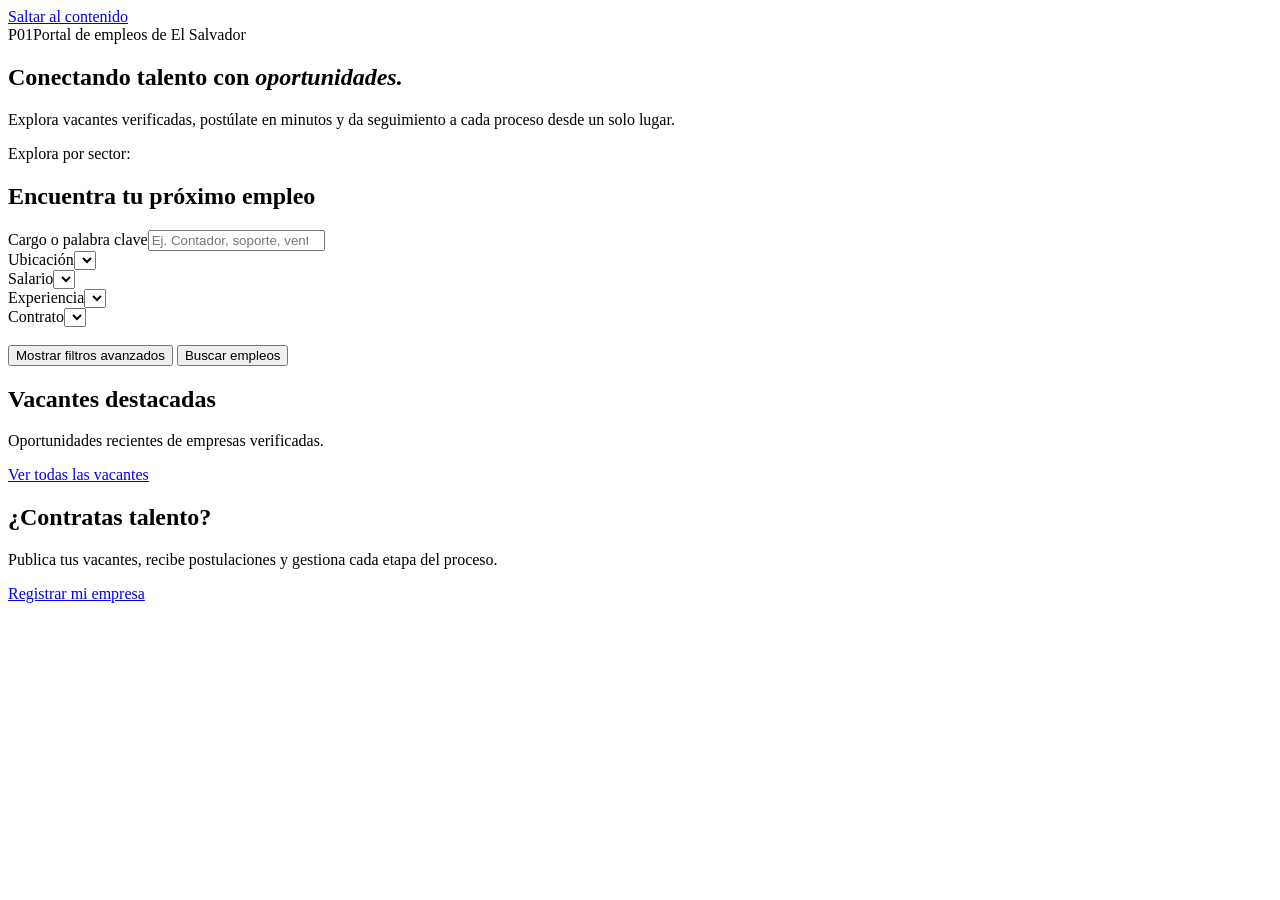
==== commit 3663d40e: "Add files via upload" ====
--- a/index.html
+++ b/index.html
@@ -1,248 +1,60 @@
-<!doctype html>
+<!DOCTYPE html>
 <html lang="es">
-  <head>
-    <meta charset="utf-8">
-    <meta name="viewport" content="width=device-width, initial-scale=1">
-    <title>
-      P01. Inicio | workConnect
-    </title>
-    <link rel="stylesheet" href="styles.css">
-  </head>
-  <body>
-    <header class="site-header">
-      <div class="wrap header-inner">
-        <a class="logo" href="index.html" aria-label="workConnect, ir al inicio">
-          <span class="logo-mark" aria-hidden="true">
-            <i>
-            </i>
-            <i>
-            </i>
-            <i>
-            </i>
-          </span>
-          <span>
-            work
-            <span>
-              Connect
-            </span>
-          </span>
-        </a>
-        <nav class="main-nav" aria-label="Navegación principal">
-          <a class="active" href="index.html">
-            Inicio
-          </a>
-          <a href="resultados.html">
-            Buscar empleos
-          </a>
-          <a href="recursos.html">
-            Recursos
-          </a>
-          <a href="foros.html">
-            Foros
-          </a>
-        </nav>
-        <div class="header-actions">
-          <a class="text-button" href="#">
-            Iniciar sesión
-          </a>
-          <a class="button button-outline" href="#">
-            Publicar vacante
-          </a>
-        </div>
+<head>
+<meta charset="utf-8">
+<meta name="viewport" content="width=device-width, initial-scale=1">
+<title>Inicio · WorkConnect</title>
+<meta name="description" content="WorkConnect: conectando talento con oportunidades en El Salvador.">
+<link rel="icon" type="image/png" href="assets/icono.png">
+<link rel="stylesheet" href="css/styles.css">
+</head>
+<body data-page="p01">
+<a class="skip-link" href="#main">Saltar al contenido</a>
+<header id="site-header"></header>
+<main id="main">
+<section class="hero">
+  <div class="wrap hero-grid">
+    <div>
+      <span class="eyebrow"><span class="p">P01</span>Portal de empleos de El Salvador</span>
+      <h1>Conectando talento con <em>oportunidades.</em></h1>
+      <p class="lead">Explora vacantes verificadas, postúlate en minutos y da seguimiento a cada proceso desde un solo lugar.</p>
+      <div class="hero-links"><span>Explora por sector:</span><span id="sector-links" style="display:contents"></span></div>
+    </div>
+    <form id="search-form" class="search-card" novalidate>
+      <h2>Encuentra tu próximo empleo</h2>
+      <div class="form-grid">
+        <div class="field full"><label for="f-q">Cargo o palabra clave</label><input id="f-q" name="q" type="search" placeholder="Ej. Contador, soporte, ventas"></div>
+        <div class="field full"><label for="f-loc">Ubicación</label><select id="f-loc" name="loc"></select></div>
       </div>
-    </header>
-    <main>
-      <section class="hero home-hero">
-        <div class="wrap hero-content">
-          <p class="eyebrow">
-            PORTAL DE EMPLEO EN EL SALVADOR
-          </p>
-          <h1>
-            Encuentra un trabajo que conecte contigo.
-          </h1>
-          <p class="lead">
-            Explora oportunidades de empresas verificadas y da el siguiente paso en tu carrera.
-          </p>
-          <form class="search-box" action="resultados.html">
-            <label class="search-field">
-              <span>
-                Cargo o palabra clave
-              </span>
-              <input type="search" name="q" placeholder="Ej. diseñador, contador, ventas">
-            </label>
-            <label class="search-field">
-              <span>
-                Ubicación
-              </span>
-              <select name="location">
-                <option>
-                  Todo El Salvador
-                </option>
-                <option>
-                  San Salvador
-                </option>
-                <option>
-                  La Libertad
-                </option>
-                <option>
-                  Santa Ana
-                </option>
-                <option>
-                  Remoto
-                </option>
-              </select>
-            </label>
-            <button class="button button-primary" type="submit">
-              Buscar empleos
-            </button>
-          </form>
-          <div class="popular-searches">
-            <span>
-              Más buscados
-            </span>
-            <a href="resultados.html?q=Desarrollo">
-              Desarrollo
-            </a>
-            <a href="resultados.html?q=Administración">
-              Administración
-            </a>
-            <a href="resultados.html?q=Ventas">
-              Ventas
-            </a>
-            <a href="resultados.html?q=Remoto">
-              Trabajo remoto
-            </a>
-          </div>
-        </div>
-      </section>
-      <section class="metrics" aria-label="Métricas del portal">
-        <div class="wrap metrics-grid">
-          <div>
-            <strong>
-              12,480
-            </strong>
-            <span>
-              vacantes activas
-            </span>
-          </div>
-          <div>
-            <strong>
-              3,150
-            </strong>
-            <span>
-              empresas registradas
-            </span>
-          </div>
-          <div>
-            <strong>
-              48,200
-            </strong>
-            <span>
-              candidatos con perfil
-            </span>
-          </div>
-          <div>
-            <strong>
-              1,920
-            </strong>
-            <span>
-              contrataciones este año
-            </span>
-          </div>
-        </div>
-      </section>
-      <section class="section wrap">
-        <div class="section-heading">
-          <div>
-            <p class="eyebrow">
-              OPORTUNIDADES DESTACADAS
-            </p>
-            <h2>
-              Comienza tu próxima etapa
-            </h2>
-          </div>
-          <a class="arrow-link" href="resultados.html">
-            Ver todas las vacantes
-            <span>
-              →
-            </span>
-          </a>
-        </div>
-        <div class="job-grid">
-          <a class="job-card" href="empleo.html">
-            <span class="company-badge">
-              N
-            </span>
-            <span class="tag">
-              NUEVA
-            </span>
-            <h3>
-              Analista de datos
-            </h3>
-            <p class="company">
-              Nexo Digital
-            </p>
-            <p class="job-meta">
-              San Salvador · Tiempo completo
-            </p>
-          </a>
-          <a class="job-card" href="empleo.html">
-            <span class="company-badge wine">
-              C
-            </span>
-            <span class="tag">
-              URGENTE
-            </span>
-            <h3>
-              Coordinador de mercadeo
-            </h3>
-            <p class="company">
-              Casa Centro
-            </p>
-            <p class="job-meta">
-              La Libertad · Híbrido
-            </p>
-          </a>
-          <a class="job-card" href="empleo.html">
-            <span class="company-badge sand">
-              T
-            </span>
-            <span class="tag">
-              DESTACADA
-            </span>
-            <h3>
-              Desarrollador frontend
-            </h3>
-            <p class="company">
-              Trazos Studio
-            </p>
-            <p class="job-meta">
-              Remoto · Tiempo completo
-            </p>
-          </a>
-        </div>
-      </section>
-    </main>
-    <footer class="site-footer">
-      <div class="wrap footer-inner">
-        <span>
-          © 2026 workConnect
-        </span>
-        <span>
-          Conectando talento con oportunidades.
-        </span>
-        <nav>
-          <a href="#">
-            Términos
-          </a>
-          <a href="#">
-            Privacidad
-          </a>
-          <a href="#">
-            Contacto
-          </a>
-        </nav>
+      <div id="adv-panel" class="adv-panel hidden">
+        <div class="field"><label for="f-sal">Salario</label><select id="f-sal" name="sal"></select></div>
+        <div class="field"><label for="f-exp">Experiencia</label><select id="f-exp" name="exp"></select></div>
+        <div class="field"><label for="f-con">Contrato</label><select id="f-con" name="con"></select></div>
       </div>
-    </footer>
-  </body>
+      <div class="flex" style="margin-top:18px;justify-content:space-between">
+        <button id="adv-toggle" class="btn btn-ghost btn-sm" type="button" aria-expanded="false" aria-controls="adv-panel">Mostrar filtros avanzados</button>
+        <button class="btn btn-primary" type="submit">Buscar empleos</button>
+      </div>
+    </form>
+  </div>
+</section>
+<section class="wrap"><div id="metrics" class="metrics"></div></section>
+<section class="section wrap">
+  <div class="section-head"><div><h2>Vacantes destacadas</h2><p class="muted">Oportunidades recientes de empresas verificadas.</p></div><a class="btn btn-ghost" href="resultados.html">Ver todas las vacantes</a></div>
+  <div id="featured-jobs" class="jobs-grid"></div>
+</section>
+<section class="wrap" style="padding-bottom:72px">
+  <div class="cta-band">
+    <div><h2>¿Contratas talento?</h2><p>Publica tus vacantes, recibe postulaciones y gestiona cada etapa del proceso.</p></div>
+    <a class="btn btn-primary" href="login.html?tab=registro&amp;rol=empresa">Registrar mi empresa</a>
+  </div>
+</section>
+</main>
+<footer id="site-footer"></footer>
+<script src="js/data.js"></script>
+<script src="js/main.js"></script>
+<script src="js/portal.js"></script>
+<script src="js/cuentas.js"></script>
+<script src="js/admin.js"></script>
+</body>
 </html>
